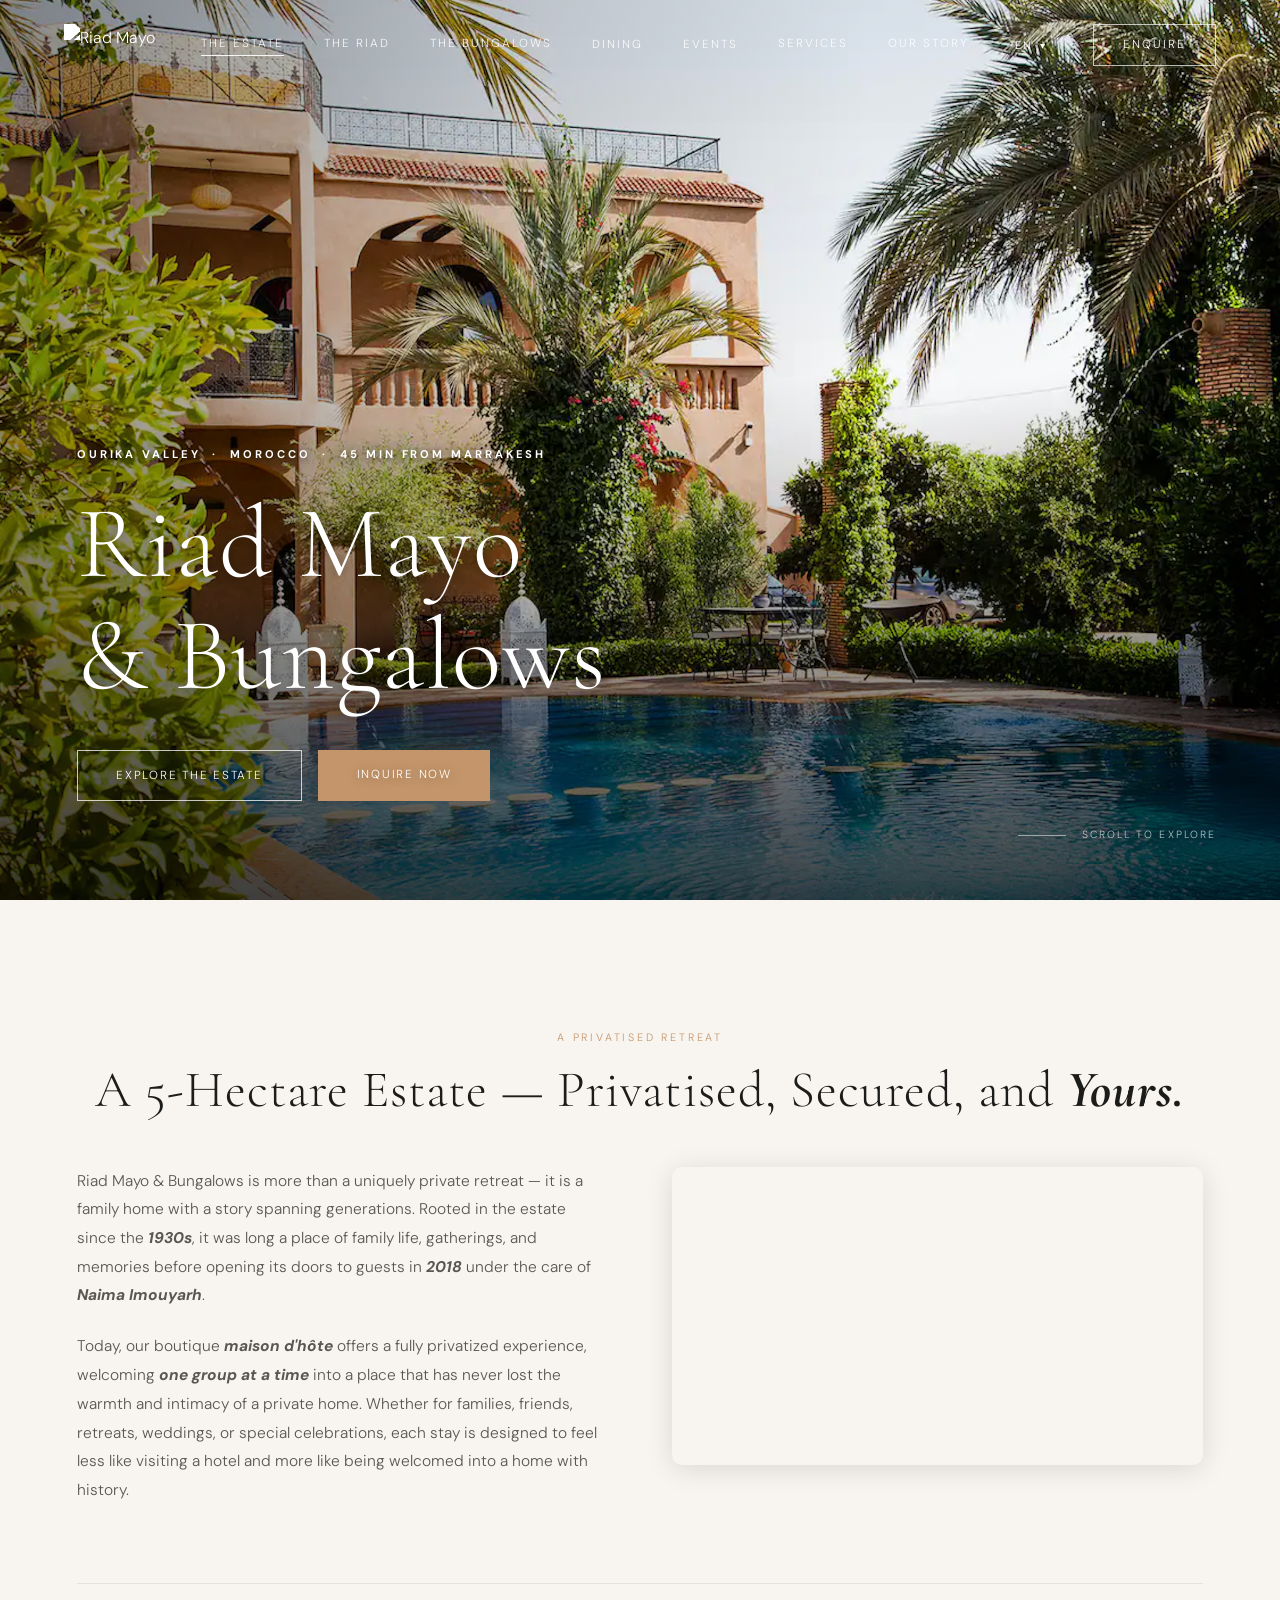
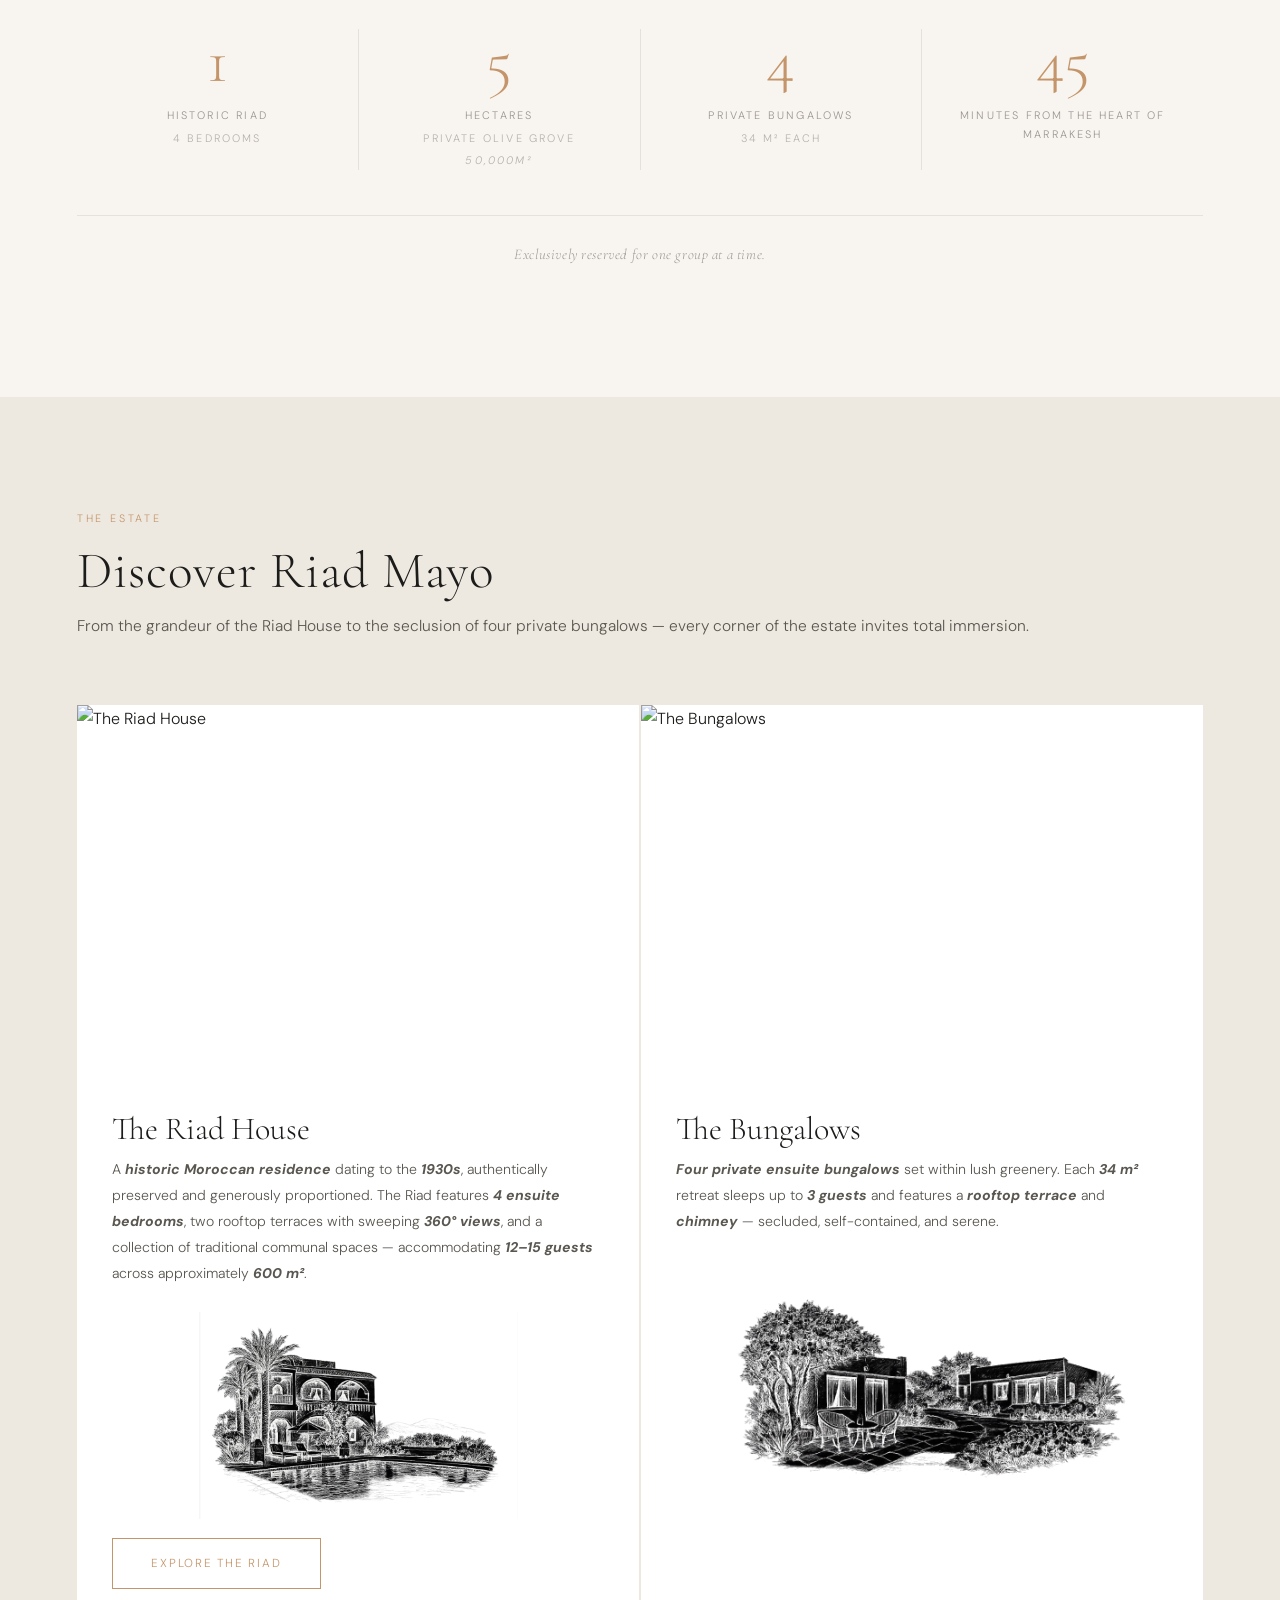
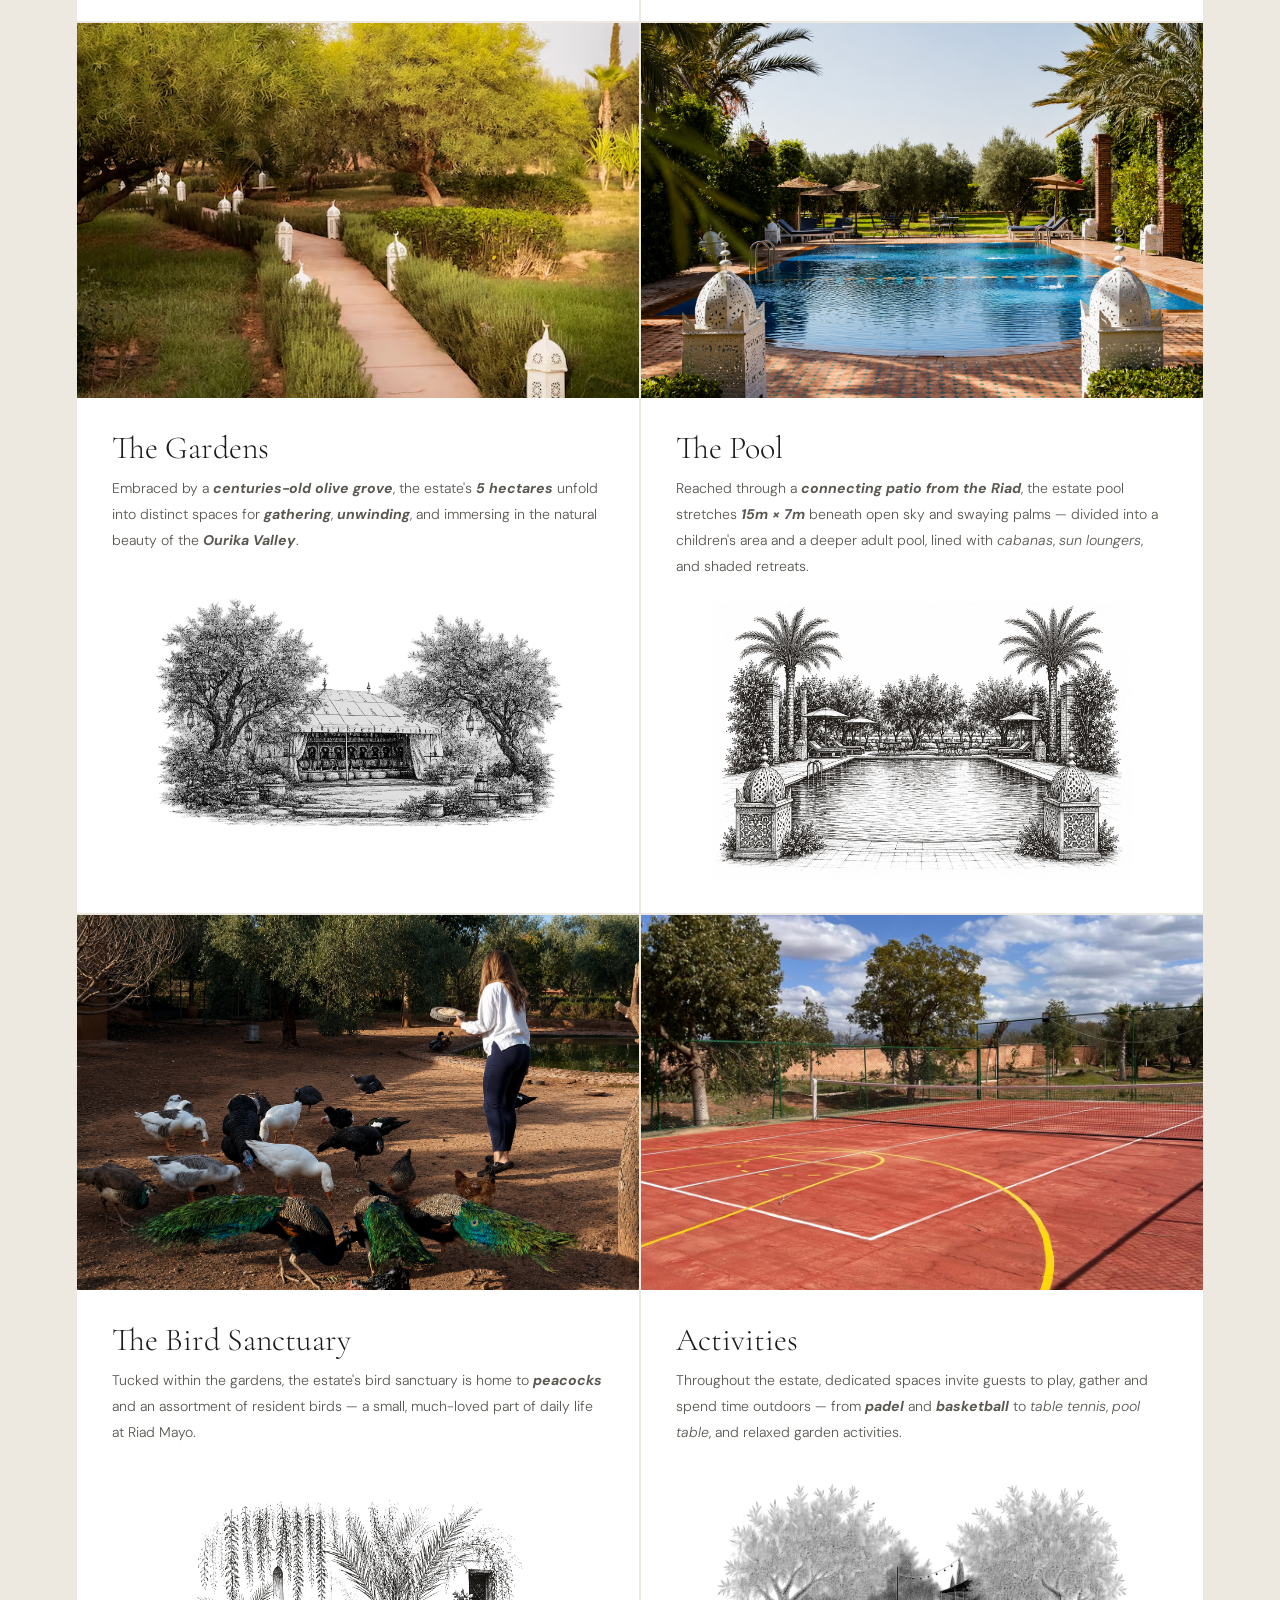
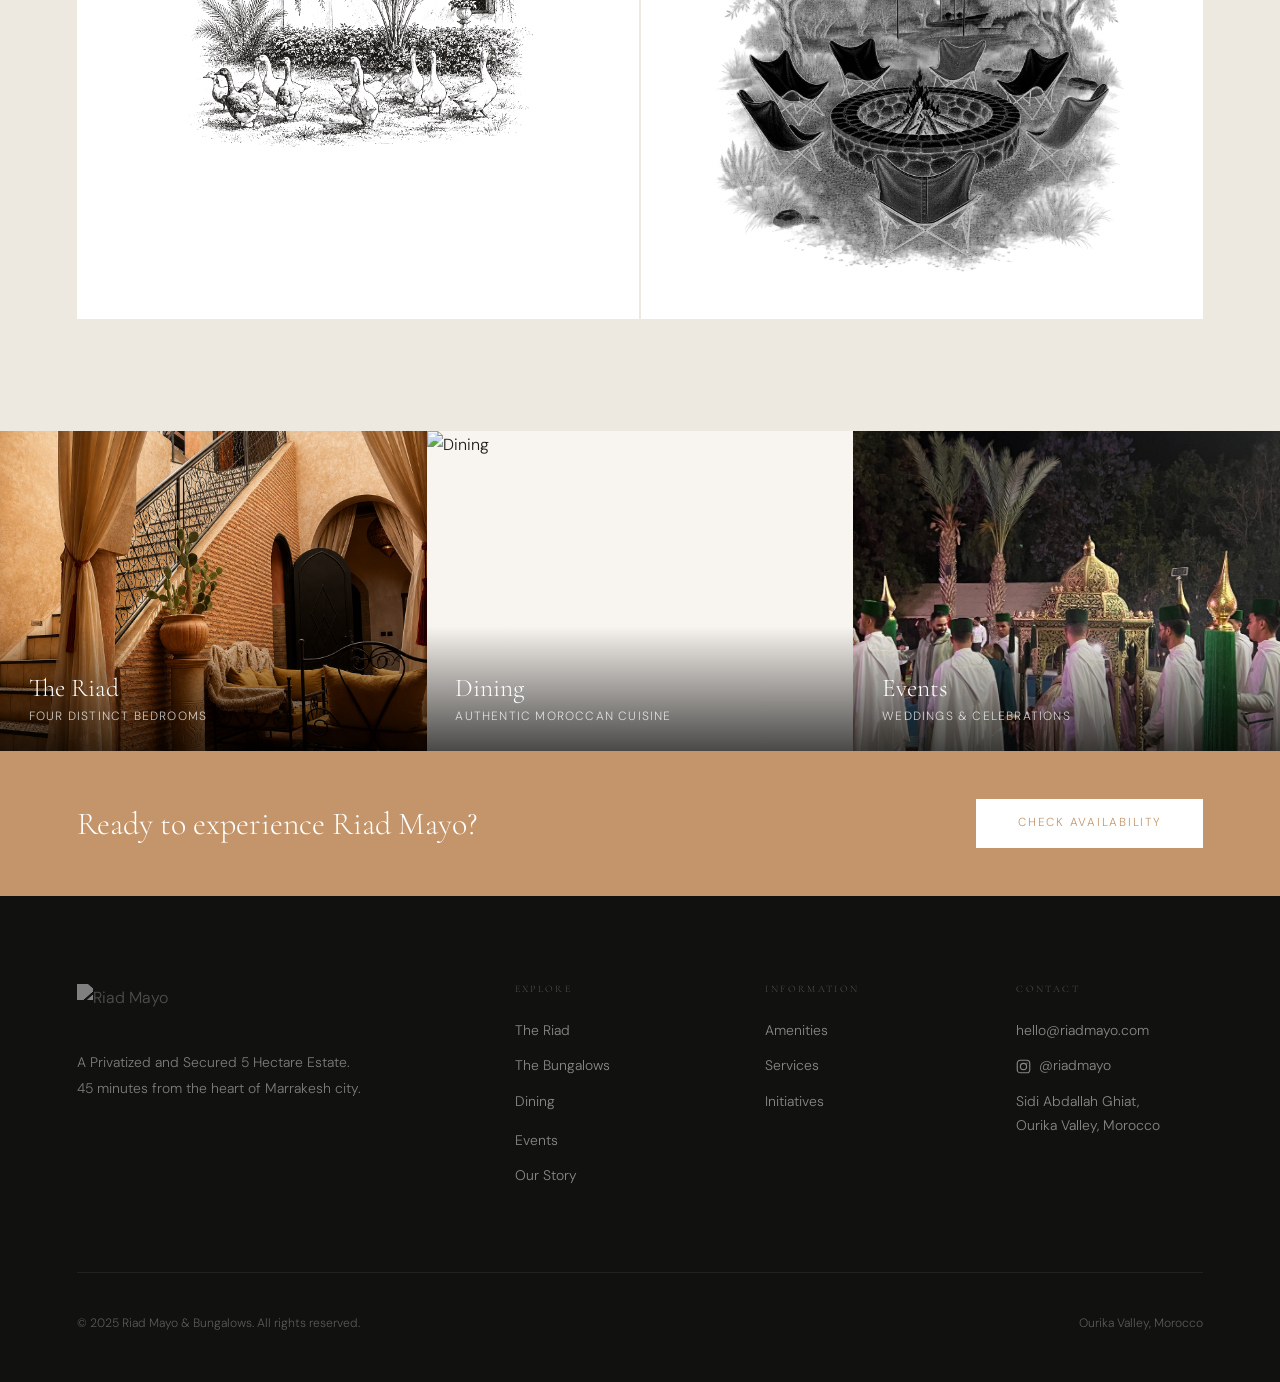
==== index.html @ df9862f9 "Riad Mayo site - initial commit" ====
<!DOCTYPE html>
<html lang="en">
<head>
  <meta charset="UTF-8">
  <meta name="viewport" content="width=device-width, initial-scale=1.0">
  <title>Riad Mayo & Bungalows — Ourika Valley, Morocco</title>
  <link rel="preconnect" href="https://fonts.googleapis.com">
  <link href="https://fonts.googleapis.com/css2?family=Cormorant+Garamond:ital,wght@0,300;0,400;0,500;1,300;1,400&family=DM+Sans:wght@300;400&display=swap" rel="stylesheet">
  <link rel="stylesheet" href="style.css?v=4">
  <style>
    /* ── HOME HERO ── */
    .hero { height: 100vh; min-height: 640px; position: relative; overflow: hidden; }
    .hero-img { position: absolute; inset: 0; }
    .hero-img img { width: 100%; height: 100%; object-fit: cover; }
    .hero-overlay {
      position: absolute; inset: 0;
      background:
        linear-gradient(to top,  rgba(0,0,0,0.62) 0%, rgba(0,0,0,0.18) 38%, transparent 58%),
        linear-gradient(to right, rgba(0,0,0,0.38) 0%, rgba(0,0,0,0.10) 42%, transparent 68%),
        linear-gradient(160deg, rgba(0,0,0,0.12) 0%, rgba(0,0,0,0.0) 55%, rgba(0,0,0,0.30) 100%);
    }
    .hero-content { position: absolute; bottom: 11%; left: 6%; color: white; text-shadow: 0 1px 12px rgba(0,0,0,0.35); }
    .hero-loc { font-size: 0.7rem; letter-spacing: 0.26em; text-transform: uppercase; font-weight: 700; color: white; opacity: 1; margin-bottom: 1.4rem; text-shadow: 0 1px 8px rgba(0,0,0,0.7), 0 0 24px rgba(0,0,0,0.5); }
    .hero-title { margin-bottom: 2.4rem; }
    .hero-actions { display: flex; gap: 1rem; flex-wrap: wrap; }
    .hero-scroll {
      position: absolute; bottom: 3.5rem; right: 4rem;
      display: flex; align-items: center; gap: 1rem;
      color: rgba(255,255,255,0.7); font-size: 0.65rem; letter-spacing: 0.2em; text-transform: uppercase;
    }
    .scroll-line { width: 48px; height: 1px; background: rgba(255,255,255,0.5); }

    /* ── LANGUAGE SELECTOR ── */
    .lang-selector { position: relative; }
    .lang-btn {
      background: none; border: none; cursor: pointer;
      font-family: 'DM Sans', sans-serif; font-size: 0.68rem;
      letter-spacing: 0.2em; text-transform: uppercase; color: inherit;
      display: flex; align-items: center; gap: 0.4rem; padding: 0.4rem 0;
    }
    .lang-arrow { font-size: 0.6rem; transition: transform 0.2s ease; display: inline-block; }
    .lang-selector.open .lang-arrow { transform: rotate(180deg); }
    .lang-dropdown {
      position: absolute; top: calc(100% + 1rem); right: 0;
      background: white; min-width: 140px;
      box-shadow: 0 8px 32px rgba(0,0,0,0.12);
      opacity: 0; visibility: hidden; transform: translateY(-6px);
      transition: opacity 0.2s ease, transform 0.2s ease, visibility 0.2s;
      z-index: 200;
    }
    .lang-selector.open .lang-dropdown { opacity: 1; visibility: visible; transform: translateY(0); }
    .lang-dropdown button {
      display: block; width: 100%; text-align: left;
      padding: 0.75rem 1.2rem; background: none; border: none; cursor: pointer;
      font-family: 'DM Sans', sans-serif; font-size: 0.78rem; color: #3a3530;
      letter-spacing: 0.06em; transition: background 0.15s, color 0.15s;
    }
    .lang-dropdown button:hover { background: #f8f4ef; color: #c4956a; }
    .lang-dropdown button.active-lang { color: #c4956a; font-weight: 500; }
    #nav:not(.scrolled) .lang-btn { color: white; }

    /* ── INTRO ── */
    .intro { padding: 8rem 6%; background: #f8f4ef; }
    .intro-inner { max-width: 1200px; margin: 0 auto; }
    .intro-header { text-align: center; margin-bottom: 3rem; }
    .intro-header h2 { margin-bottom: 0; }
    .intro-split { display: flex; gap: 4rem; align-items: flex-start; }
    .intro-text { flex: 1; min-width: 0; }
    .intro-text > p { margin-bottom: 1.4rem; }
    .intro-video { flex: 1; min-width: 0; }
    .intro-stats { margin-top: 3.5rem; text-align: center; }
    .stats {
      display: flex;
      border-top: 1px solid rgba(0,0,0,0.08); border-bottom: 1px solid rgba(0,0,0,0.08);
      padding: 2.8rem 0;
    }
    .stat {
      flex: 1;
      display: flex; flex-direction: column; align-items: center; justify-content: flex-start;
      text-align: center;
      padding: 0 1.5rem;
      border-right: 1px solid rgba(0,0,0,0.08);
    }
    .stat:last-child { border-right: none; }
    .stat-num {
      font-family: 'Cormorant Garamond', serif; font-size: clamp(2.8rem, 5vw, 4.5rem);
      font-weight: 300; color: #c4956a; line-height: 1; margin-bottom: 0.85rem;
    }
    .stat-lbl { font-size: 0.68rem; letter-spacing: 0.2em; text-transform: uppercase; color: #9a9590; }
    .stat-sub { margin-top: 0.25rem; opacity: 0.7; }
    .stats-note { margin-top: 1.6rem; font-family: 'Cormorant Garamond', serif; font-size: 0.92rem; font-style: italic; color: #9a9590; letter-spacing: 0.04em; }

    /* ── DISCOVER CARDS ── */
    .discover { padding: 7rem 6%; background: #eee9e0; }
    .discover-head { margin-bottom: 4rem; }
    .discover-head h2 { margin-bottom: 0.8rem; }
    .discover-grid { display: grid; grid-template-columns: 1fr 1fr; gap: 2px; }
    .d-card { background: white; overflow: hidden; }
    .d-card-img { aspect-ratio: 3/2; overflow: hidden; }
    .d-card-img img { transition: transform 0.8s cubic-bezier(0.25,0.46,0.45,0.94); }
    .d-card:hover .d-card-img img { transform: scale(1.05); }
    .d-card-body { padding: 2rem 2.2rem; display: flex; flex-direction: column; gap: 0.4rem; }
    .d-card-body h3 { margin-bottom: 0.2rem; }
    .d-card-body p { font-size: 0.88rem; }
    .d-card-body a { align-self: flex-start; margin-top: 0.8rem; }
    .d-sketch-placeholder { width: 100%; max-width: 420px; margin: 1rem auto 0; aspect-ratio: 3/1; display: flex; align-items: center; justify-content: center; border: 1px dashed rgba(196,149,106,0.3); }
    .d-sketch-placeholder span { font-size: 0.6rem; letter-spacing: 0.2em; text-transform: uppercase; color: #c4956a; opacity: 0.55; }

    /* ── PREVIEW STRIP ── */
    .preview-strip { display: grid; grid-template-columns: repeat(3, 1fr); gap: 0; }
    .preview-tile { position: relative; overflow: hidden; aspect-ratio: 4/3; }
    .preview-tile img { transition: transform 0.7s ease; }
    .preview-tile:hover img { transform: scale(1.06); }
    .preview-tile-label {
      position: absolute; bottom: 0; left: 0; right: 0;
      padding: 3rem 1.8rem 1.5rem;
      background: linear-gradient(to top, rgba(0,0,0,0.7) 0%, transparent 100%);
      color: white;
    }
    .preview-tile-label h3 { font-size: 1.6rem; margin-bottom: 0.2rem; }
    .preview-tile-label p { font-size: 0.75rem; color: rgba(255,255,255,0.75); letter-spacing: 0.1em; text-transform: uppercase; }

    @media (max-width: 850px) {
      /* INTRO SPLIT → stack on tablet and below */
      .intro { padding: 3.5rem 5%; }
      .intro-split { flex-direction: column; gap: 2.5rem; }
      .intro-text > p { margin-bottom: 1.2rem; }
    }

    @media (max-width: 640px) {
      /* HERO */
      .hero-content { left: 5%; right: 5%; bottom: 9%; }
      .hero-actions { flex-direction: column; gap: 0.7rem; }
      .hero-actions a { width: 100%; text-align: center; box-sizing: border-box; }
      .hero-scroll { display: none; }

      /* STATS */
      .stats { flex-wrap: wrap; padding: 1.8rem 0; }
      .stat { flex: 0 0 50%; padding: 1.2rem 1rem; border-right: none; border-bottom: 1px solid rgba(0,0,0,0.08); }
      .stat:nth-child(odd) { border-right: 1px solid rgba(0,0,0,0.08); }
      .stat:nth-last-child(-n+2) { border-bottom: none; }

      /* DISCOVER CARDS */
      .discover { padding: 3.5rem 5%; }
      .discover-grid { grid-template-columns: 1fr; }
      .d-card-img { aspect-ratio: 4/3; }
      .d-card-body { padding: 1.5rem 1.4rem; }

      /* PREVIEW STRIP */
      .preview-strip { grid-template-columns: 1fr; }
      .preview-tile { aspect-ratio: 3/2; }
    }
  </style>
  <style>.goog-te-banner-frame{display:none!important;}body{top:0!important;}.goog-te-gadget-icon,.goog-logo-link{display:none!important;}</style>
  <script>function googleTranslateElementInit(){new google.translate.TranslateElement({pageLanguage:'en',includedLanguages:'ms,fr,de,es,ja',autoDisplay:false},'google_translate_element');}</script>
  <script src="//translate.google.com/translate_a/element.js?cb=googleTranslateElementInit"></script>
</head>
<body>

  <!-- NAV -->
  <nav id="nav">
    <div class="nav-logo"><a href="index.html"><img src="https://iwzpn3cjaz6ya.ok.kimi.link/logo-transparent.png" alt="Riad Mayo"></a></div>
    <div class="nav-links">
      <a href="index.html" class="active">The Estate</a>
      <a href="rooms.html">The Riad</a>
      <a href="bungalows.html">The Bungalows</a>
      <div class="nav-item-dropdown">
        <a href="dining.html">Dining</a>
        <div class="nav-submenu">
          <a href="dining-options.html">Dining Options</a>
        </div>
      </div>
      <div class="nav-events-dropdown">
        <a href="events.html">Events</a>
        <div class="nav-events-submenu">
          <a href="weddings.html">Weddings</a>
          <a href="celebrations.html">Celebrations</a>
          <a href="retreats.html">Retreats</a>
        </div>
      </div>
      <a href="services.html">Services</a>
      <a href="about.html">Our Story</a>
    </div>
    <div class="lang-selector" id="langSelector">
      <button class="lang-btn" id="langBtn">
        <span id="currentLang">EN</span> <span class="lang-arrow">▾</span>
      </button>
      <div class="lang-dropdown" id="langDropdown">
        <button onclick="setLanguage('en','EN')">English</button>
        <button onclick="setLanguage('ms','MS')">Bahasa Malaysia</button>
        <button onclick="setLanguage('fr','FR')">Français</button>
        <button onclick="setLanguage('de','DE')">Deutsch</button>
        <button onclick="setLanguage('es','ES')">Español</button>
        <button onclick="setLanguage('ja','JA')">日本語</button>
      </div>
    </div>
    <a href="contact.html" class="nav-cta">Enquire</a>
    <button class="nav-hamburger" id="navHamburger" aria-label="Open navigation menu">
      <span></span><span></span><span></span>
    </button>
  </nav>

  <!-- MOBILE NAV -->
  <div class="nav-mobile" id="navMobile">
    <a href="index.html" class="active">The Estate</a>
    <a href="rooms.html">The Riad</a>
    <a href="bungalows.html">The Bungalows</a>
    <div class="nav-mobile-dining-wrap"><a href="dining.html">Dining</a><button class="nav-mobile-sub-toggle" aria-expanded="false">&#9662;</button></div>
    <div class="nav-mobile-submenu"><a href="dining-options.html" class="nav-mobile-sub">Dining Options</a></div>
    <div class="nav-mobile-events-wrap"><a href="events.html">Events</a><button class="nav-mobile-events-toggle" aria-expanded="false">&#9662;</button></div>
    <div class="nav-mobile-events-submenu"><a href="weddings.html" class="nav-mobile-sub">Weddings</a><a href="celebrations.html" class="nav-mobile-sub">Celebrations</a><a href="retreats.html" class="nav-mobile-sub">Retreats</a></div>
    <a href="services.html">Services</a>
    <a href="about.html">Our Story</a>
    <a href="contact.html" class="nav-mobile-enquire">Enquire</a>
  </div>

  <!-- HERO -->
  <section class="hero">
    <div class="hero-img"><img src="/riad-main-picture.png" alt="Riad Mayo & Bungalows"></div>
    <div class="hero-overlay"></div>
    <div class="hero-content">
      <p class="hero-loc">Ourika Valley &nbsp;·&nbsp; Morocco &nbsp;·&nbsp; 45 min from Marrakesh</p>
      <h1 class="hero-title">Riad Mayo<br>&amp; Bungalows</h1>
      <div class="hero-actions">
        <a href="index.html" class="btn-ghost">Explore the Estate</a>
        <a href="mailto:hello@riadmayo.com" class="btn-solid">Inquire Now</a>
      </div>
    </div>
    <div class="hero-scroll"><div class="scroll-line"></div>Scroll to explore</div>
  </section>

  <!-- INTRO -->
  <section class="intro">
    <div class="intro-inner">
      <!-- Heading: centered above both columns -->
      <div class="intro-header">
        <span class="section-label">A Privatised Retreat</span>
        <h2>A 5-Hectare Estate — Privatised, Secured, and <strong><em>Yours.</em></strong></h2>
      </div>
      <!-- Two columns: paragraphs left, video right — both top-aligned -->
      <div class="intro-split">
        <div class="intro-text">
          <p>Riad Mayo &amp; Bungalows is more than a uniquely private retreat — it is a family home with a story spanning generations. Rooted in the estate since the <strong><em>1930s</em></strong>, it was long a place of family life, gatherings, and memories before opening its doors to guests in <strong><em>2018</em></strong> under the care of <strong><em>Naima Imouyarh</em></strong>.</p>
          <p>Today, our boutique <strong><em>maison d'hôte</em></strong> offers a fully privatized experience, welcoming <strong><em>one group at a time</em></strong> into a place that has never lost the warmth and intimacy of a private home. Whether for families, friends, retreats, weddings, or special celebrations, each stay is designed to feel less like visiting a hotel and more like being welcomed into a home with history.</p>
        </div>
        <div class="intro-video">
          <div style="position:relative;width:100%;aspect-ratio:16/9;overflow:hidden;border-radius:10px;box-shadow:0 4px 28px rgba(0,0,0,0.12);">
            <video autoplay loop muted playsinline
                   style="position:absolute;width:56.25%;left:21.875%;top:50%;
                          transform:translateY(-50%) rotate(-90deg);transform-origin:center center;">
              <source src="/drone-estate.mp4" type="video/mp4">
            </video>
          </div>
        </div>
      </div>
      <!-- Stats: full width, centered below both columns -->
      <div class="intro-stats">
        <div class="stats">
          <div class="stat"><div class="stat-num">1</div><div class="stat-lbl">Historic Riad</div><div class="stat-lbl stat-sub">4 Bedrooms</div></div>
          <div class="stat"><div class="stat-num">5</div><div class="stat-lbl">Hectares</div><div class="stat-lbl stat-sub">Private Olive Grove</div><div class="stat-lbl stat-sub"><em>50,000m²</em></div></div>
          <div class="stat"><div class="stat-num">4</div><div class="stat-lbl">Private Bungalows</div><div class="stat-lbl stat-sub">34 m² Each</div></div>
          <div class="stat"><div class="stat-num">45</div><div class="stat-lbl">Minutes from the heart of Marrakesh</div></div>
        </div>
        <p class="stats-note">Exclusively reserved for one group at a time.</p>
      </div>
    </div>
  </section>

  <!-- DISCOVER THE ESTATE -->
  <section class="discover">
    <div class="discover-head">
      <span class="section-label">The Estate</span>
      <h2>Discover Riad Mayo</h2>
      <p>From the grandeur of the Riad House to the seclusion of four private bungalows — every corner of the estate invites total immersion.</p>
    </div>
    <div class="discover-grid">
      <div class="d-card">
        <div class="d-card-img"><img src="https://iwzpn3cjaz6ya.ok.kimi.link/DSCF3346.jpg" alt="The Riad House"></div>
        <div class="d-card-body">
          <h3>The Riad House</h3>
          <p>A <strong><em>historic Moroccan residence</em></strong> dating to the <strong><em>1930s</em></strong>, authentically preserved and generously proportioned. The Riad features <strong><em>4 ensuite bedrooms</em></strong>, two rooftop terraces with sweeping <strong><em>360° views</em></strong>, and a collection of traditional communal spaces — accommodating <strong><em>12–15 guests</em></strong> across approximately <strong><em>600 m²</em></strong>.</p>
          <img src="/riad-house-sketch.png" alt="Riad House Sketch" style="display:block; width:90%; max-width:320px; margin:1.2rem auto 0; filter:invert(1); mix-blend-mode:multiply;">
          <a href="rooms.html" class="btn-outline-terracotta">Explore the Riad</a>
        </div>
      </div>
      <div class="d-card">
        <div class="d-card-img"><img src="https://iwzpn3cjaz6ya.ok.kimi.link/bungalow-exterior.png" alt="The Bungalows"></div>
        <div class="d-card-body">
          <h3>The Bungalows</h3>
          <p><strong><em>Four private ensuite bungalows</em></strong> set within lush greenery. Each <strong><em>34 m²</em></strong> retreat sleeps up to <strong><em>3 guests</em></strong> and features a <strong><em>rooftop terrace</em></strong> and <strong><em>chimney</em></strong> — secluded, self-contained, and serene.</p>
          <img src="/bungalow-sketch.webp" alt="Bungalow Sketch" style="display:block; width:100%; max-width:420px; margin:1rem auto 0; filter:invert(1); mix-blend-mode:multiply;">
        </div>
      </div>
      <div class="d-card">
        <div class="d-card-img"><img src="/gardens-main-picture.png" alt="The Gardens"></div>
        <div class="d-card-body">
          <h3>The Gardens</h3>
          <p>Embraced by a <strong><em>centuries-old olive grove</em></strong>, the estate's <strong><em>5 hectares</em></strong> unfold into distinct spaces for <strong><em>gathering</em></strong>, <strong><em>unwinding</em></strong>, and immersing in the natural beauty of the <strong><em>Ourika Valley</em></strong>.</p>
          <img src="/gardens-sketch-v5.png" alt="Gardens Sketch" style="display:block; width:100%; max-width:420px; margin:1rem auto 0; mix-blend-mode:multiply;">
        </div>
      </div>
      <div class="d-card">
        <div class="d-card-img"><img src="/pool-photo.png" alt="The Pool" style="object-fit:cover;object-position:center;"></div>
        <div class="d-card-body">
          <h3>The Pool</h3>
          <p>Reached through a <strong><em>connecting patio from the Riad</em></strong>, the estate pool stretches <strong><em>15m × 7m</em></strong> beneath open sky and swaying palms — divided into a children's area and a deeper adult pool, lined with <em>cabanas</em>, <em>sun loungers</em>, and shaded retreats.</p>
          <img src="/pool-sketch.png" alt="Pool Sketch" style="display:block; width:100%; max-width:420px; margin:1rem auto 0; mix-blend-mode:multiply;">
        </div>
      </div>
      <div class="d-card">
        <div class="d-card-img"><img src="/bird-sanctuary.png" alt="The Bird Sanctuary"></div>
        <div class="d-card-body">
          <h3>The Bird Sanctuary</h3>
          <p>Tucked within the gardens, the estate's bird sanctuary is home to <strong><em>peacocks</em></strong> and an assortment of resident birds — a small, much-loved part of daily life at Riad Mayo.</p>
          <img src="/bird-sanctuary-sketch.png" alt="Bird Sanctuary sketch" style="width:100%;max-width:420px;display:block;margin:1rem auto 0;mix-blend-mode:multiply;">
        </div>
      </div>
      <div class="d-card">
        <div class="d-card-img"><img src="/activities-court.jpg" alt="Activities" style="object-fit:cover;object-position:center;"></div>
        <div class="d-card-body">
          <h3>Activities</h3>
          <p>Throughout the estate, dedicated spaces invite guests to play, gather and spend time outdoors — from <strong><em>padel</em></strong> and <strong><em>basketball</em></strong> to <em>table tennis</em>, <em>pool table</em>, and relaxed garden activities.</p>
          <img src="/activities-sketch.png" alt="Activities sketch" style="width:100%;max-width:420px;display:block;margin:1rem auto 0;mix-blend-mode:multiply;">
        </div>
      </div>
    </div>
  </section>

  <!-- PREVIEW TILES -->
  <div class="preview-strip">
    <a href="rooms.html" class="preview-tile">
      <img src="spaces/s-reception-1.png" alt="The Riad">
      <div class="preview-tile-label">
        <h3>The Riad</h3>
        <p>Four distinct bedrooms</p>
      </div>
    </a>
    <a href="dining.html" class="preview-tile">
      <img src="https://iwzpn3cjaz6ya.ok.kimi.link/garden-pergola-dinner.jpg" alt="Dining">
      <div class="preview-tile-label">
        <h3>Dining</h3>
        <p>Authentic Moroccan cuisine</p>
      </div>
    </a>
    <a href="events.html" class="preview-tile">
      <img src="/events-main.jpg" alt="Events">
      <div class="preview-tile-label">
        <h3>Events</h3>
        <p>Weddings &amp; celebrations</p>
      </div>
    </a>
  </div>

  <!-- CTA BAR -->
  <div class="cta-bar">
    <h3>Ready to experience Riad Mayo?</h3>
    <a href="mailto:hello@riadmayo.com" class="btn-white">Check Availability</a>
  </div>

  <!-- FOOTER -->
  <footer>
    <div class="footer-grid">
      <div class="footer-brand">
        <img src="https://iwzpn3cjaz6ya.ok.kimi.link/logo.png" alt="Riad Mayo">
        <p>A Privatized and Secured 5 Hectare Estate.<br>45 minutes from the heart of Marrakesh city.</p>
      </div>
      <div class="footer-col">
        <h4>Explore</h4>
        <a href="rooms.html">The Riad</a>
        <a href="bungalows.html">The Bungalows</a>
        <a href="dining.html">Dining</a>
        <div class="nav-events-dropdown">
        <a href="events.html">Events</a>
        <div class="nav-events-submenu">
          <a href="weddings.html">Weddings</a>
          <a href="celebrations.html">Celebrations</a>
          <a href="retreats.html">Retreats</a>
        </div>
      </div>
        <a href="about.html">Our Story</a>
      </div>
      <div class="footer-col">
        <h4>Information</h4>
        <a href="index.html">Amenities</a>
        <a href="services.html">Services</a>
        <a href="about.html">Initiatives</a>
      </div>
      <div class="footer-col">
        <h4>Contact</h4>
        <a href="mailto:hello@riadmayo.com">hello@riadmayo.com</a>
        <a href="https://www.instagram.com/riadmayo/" target="_blank" rel="noopener noreferrer" style="display:flex;align-items:center;gap:0.45rem;">
          <svg width="15" height="15" viewBox="0 0 24 24" fill="none" stroke="currentColor" stroke-width="1.8" stroke-linecap="round" stroke-linejoin="round"><rect x="2" y="2" width="20" height="20" rx="5" ry="5"/><circle cx="12" cy="12" r="5"/><circle cx="17.5" cy="6.5" r="1" fill="currentColor" stroke="none"/></svg>
          @riadmayo
        </a>
        <a href="#">Sidi Abdallah Ghiat,<br>Ourika Valley, Morocco</a>
      </div>
    </div>
    <div class="footer-bottom">
      <span>© 2025 Riad Mayo &amp; Bungalows. All rights reserved.</span>
      <span>Ourika Valley, Morocco</span>
    </div>
  </footer>

  <script>
    const nav = document.getElementById('nav');
    window.addEventListener('scroll', () => {
      nav.classList.toggle('scrolled', window.scrollY > 80);
    }, { passive: true });

    // Language selector
    const langSelector = document.getElementById('langSelector');
    document.getElementById('langBtn').addEventListener('click', function(e) {
      e.stopPropagation();
      langSelector.classList.toggle('open');
    });
    document.addEventListener('click', function() {
      langSelector.classList.remove('open');
    });

    function setLanguage(code, label) {
      document.getElementById('currentLang').textContent = label;
      document.querySelectorAll('#langDropdown button').forEach(function(b){ b.classList.remove('active-lang'); });
      if (event && event.target) event.target.classList.add('active-lang');
      var sel = document.getElementById('langSelector');
      if (sel) sel.classList.remove('open');
      if (code === 'en') {
        document.cookie = 'googtrans=; expires=Thu, 01 Jan 1970 00:00:00 UTC; path=/;';
        document.cookie = 'googtrans=; expires=Thu, 01 Jan 1970 00:00:00 UTC; path=/; domain=.' + location.hostname;
      } else {
        var v = '/en/' + code;
        document.cookie = 'googtrans=' + v + '; path=/';
        document.cookie = 'googtrans=' + v + '; path=/; domain=.' + location.hostname;
      }
      location.reload();
    }
  </script>
  <script>
  (function(){
    var btn = document.getElementById('navHamburger');
    var menu = document.getElementById('navMobile');
    if (!btn || !menu) return;
    btn.addEventListener('click', function(){
      btn.classList.toggle('open');
      menu.classList.toggle('open');
      document.body.style.overflow = menu.classList.contains('open') ? 'hidden' : '';
    });
    menu.querySelectorAll('a').forEach(function(a){
      a.addEventListener('click', function(){
        btn.classList.remove('open');
        menu.classList.remove('open');
        document.body.style.overflow = '';
      });
    });
  })();
  </script>
  <script>
  (function() {
    var dropdown    = document.querySelector('.nav-item-dropdown');
    var submenu     = document.querySelector('.nav-submenu');
    var mobileToggle  = document.querySelector('.nav-mobile-sub-toggle');
    var mobileSubmenu = document.querySelector('.nav-mobile-submenu');

    if (submenu)       submenu.style.display     = 'none';
    if (mobileSubmenu) mobileSubmenu.style.display = 'none';

    if (dropdown && submenu) {
      dropdown.addEventListener('mouseenter', function() { submenu.style.display = 'block'; });
      dropdown.addEventListener('mouseleave', function() { submenu.style.display = 'none'; });
    }

    if (mobileToggle && mobileSubmenu) {
      mobileToggle.addEventListener('click', function() {
        var isOpen = mobileSubmenu.style.display === 'block';
        if (isOpen) {
          mobileSubmenu.style.display = 'none';
          this.innerHTML = '&#9662;';
          this.setAttribute('aria-expanded', 'false');
        } else {
          mobileSubmenu.style.display = 'block';
          this.innerHTML = '&#9652;';
          this.setAttribute('aria-expanded', 'true');
        }
      });
    }
  })();
  </script>
<script>
(function() {
  // Force-hide all events submenus on load — overrides any cached CSS
  document.querySelectorAll('.nav-events-submenu').forEach(function(el) {
    el.style.display = 'none';
  });
  // Desktop hover
  var eventsDropdown = document.querySelector('.nav-links .nav-events-dropdown');
  var eventsSubmenu  = document.querySelector('.nav-links .nav-events-submenu');
  if (eventsDropdown && eventsSubmenu) {
    eventsDropdown.addEventListener('mouseenter', function() {
      eventsSubmenu.style.display = 'block';
    });
    eventsDropdown.addEventListener('mouseleave', function() {
      eventsSubmenu.style.display = 'none';
    });
  }
  // Mobile accordion
  var mobileEventsToggle  = document.querySelector('.nav-mobile-events-toggle');
  var mobileEventsSubmenu = document.querySelector('.nav-mobile-events-submenu');
  if (mobileEventsToggle && mobileEventsSubmenu) {
    mobileEventsToggle.addEventListener('click', function() {
      var isOpen = mobileEventsSubmenu.style.display === 'block';
      if (isOpen) {
        mobileEventsSubmenu.style.display = 'none';
        this.innerHTML = '&#9662;';
        this.setAttribute('aria-expanded', 'false');
      } else {
        mobileEventsSubmenu.style.display = 'block';
        this.innerHTML = '&#9652;';
        this.setAttribute('aria-expanded', 'true');
      }
    });
  }
  // bfcache fix: force-close all dropdowns when page is restored from cache
  window.addEventListener('pageshow', function() {
    document.querySelectorAll('.nav-submenu, .nav-events-submenu').forEach(function(el) {
      el.style.display = 'none';
    });
  });
})();
</script>
</body>
</html>
---- style.css ----
/* ── RESET & BASE ── */
*, *::before, *::after { box-sizing: border-box; margin: 0; padding: 0; }
html { scroll-behavior: smooth; }
body {
  font-family: 'DM Sans', sans-serif;
  font-weight: 300;
  color: #1c1c1a;
  background: #f8f4ef;
  line-height: 1.7;
  overflow-x: hidden;
}
img { display: block; width: 100%; height: 100%; object-fit: cover; }
a { text-decoration: none; color: inherit; }

/* ── TYPOGRAPHY ── */
h1, h2, h3, h4 { font-family: 'Cormorant Garamond', serif; font-weight: 300; line-height: 1.1; }
h1 { font-size: clamp(3rem, 8vw, 6.5rem); letter-spacing: 0.01em; }
h2 { font-size: clamp(2rem, 4vw, 3.5rem); letter-spacing: 0.02em; }
h3 { font-size: clamp(1.4rem, 2.5vw, 2rem); }
h4 { font-size: clamp(1.1rem, 1.8vw, 1.5rem); }
p { font-size: 0.97rem; color: #5a5751; line-height: 1.85; }

.section-label {
  display: block;
  font-size: 0.67rem; letter-spacing: 0.26em; text-transform: uppercase;
  color: #c4956a; margin-bottom: 1rem;
}
.divider { width: 36px; height: 1px; background: #c4956a; margin-bottom: 2rem; }

/* ── BUTTONS ── */
.btn-ghost {
  display: inline-block; padding: 0.9rem 2.4rem;
  border: 1px solid rgba(255,255,255,0.75); color: white;
  font-size: 0.73rem; letter-spacing: 0.15em; text-transform: uppercase;
  transition: all 0.3s;
}
.btn-ghost:hover { background: white; color: #1c1c1a; }

.btn-solid {
  display: inline-block; padding: 0.9rem 2.4rem;
  background: #c4956a; color: white;
  font-size: 0.73rem; letter-spacing: 0.15em; text-transform: uppercase;
  transition: background 0.3s;
}
.btn-solid:hover { background: #a87a54; }

.btn-outline {
  display: inline-block; padding: 0.9rem 2.4rem;
  border: 1px solid #1c1c1a; color: #1c1c1a;
  font-size: 0.73rem; letter-spacing: 0.15em; text-transform: uppercase;
  transition: all 0.3s;
}
.btn-outline:hover { background: #1c1c1a; color: white; }

.btn-outline-terracotta {
  display: inline-block; padding: 0.9rem 2.4rem;
  border: 1px solid #c4956a; color: #c4956a;
  font-size: 0.73rem; letter-spacing: 0.15em; text-transform: uppercase;
  transition: all 0.3s;
}
.btn-outline-terracotta:hover { background: #c4956a; color: white; }

.btn-dark {
  display: inline-block; padding: 0.9rem 2.4rem;
  border: 1px solid rgba(255,255,255,0.45); color: white;
  font-size: 0.73rem; letter-spacing: 0.15em; text-transform: uppercase;
  transition: all 0.3s;
}
.btn-dark:hover { background: white; color: #1c1c1a; }

.btn-terracotta {
  display: inline-block; padding: 0.9rem 2.4rem;
  background: #c4956a; color: white;
  font-size: 0.73rem; letter-spacing: 0.15em; text-transform: uppercase;
  transition: background 0.3s;
}
.btn-terracotta:hover { background: #a87a54; }

.btn-white {
  display: inline-block; padding: 0.9rem 2.6rem;
  background: white; color: #c4956a;
  font-size: 0.73rem; letter-spacing: 0.15em; text-transform: uppercase;
  transition: all 0.3s; white-space: nowrap;
}
.btn-white:hover { background: #1c1c1a; color: white; }

/* ── NAV ── */
nav {
  position: fixed; top: 0; left: 0; right: 0; z-index: 200;
  display: flex; align-items: center; justify-content: space-between;
  padding: 1.5rem 4rem;
  transition: background 0.5s, backdrop-filter 0.5s, border-color 0.5s;
}
nav.scrolled, nav.solid {
  background: rgba(248, 244, 239, 0.97);
  backdrop-filter: blur(10px);
  border-bottom: 1px solid rgba(0,0,0,0.07);
}
.nav-logo img { height: 42px; width: auto; transition: filter 0.4s; }
nav:not(.scrolled):not(.solid) .nav-logo img { filter: brightness(0) invert(1); }
.nav-links { display: flex; gap: 2.5rem; }
.nav-links a {
  font-size: 0.73rem; letter-spacing: 0.17em; text-transform: uppercase;
  color: rgba(255,255,255,0.9); transition: opacity 0.25s;
}
nav.scrolled .nav-links a, nav.solid .nav-links a { color: #1c1c1a; }
.nav-links a:hover { opacity: 0.5; }
.nav-links a.active { border-bottom: 1px solid currentColor; padding-bottom: 1px; }

/* ── NAV SUBMENU ── */
.nav-item-dropdown { position: relative; display: inline-flex; align-items: center; }
.nav-submenu {
  display: none;
  position: absolute; top: 100%; left: 50%;
  transform: translateX(-50%);
  background: #faf8f5; min-width: 190px;
  box-shadow: 0 6px 24px rgba(0,0,0,0.09);
  padding-top: 8px;
  z-index: 300;
}
.nav-links .nav-submenu a {
  display: block; padding: 0.72rem 1.4rem;
  font-size: 0.68rem; letter-spacing: 0.14em;
  color: #6a6660; white-space: nowrap;
  border-bottom: none !important; opacity: 1;
}
.nav-links .nav-submenu a:hover { color: #c4956a; opacity: 1; }
/* Mobile submenu */
.nav-mobile-dining-wrap { display: flex; align-items: center; }
.nav-mobile-sub-toggle {
  background: none; border: none; outline: none; cursor: pointer;
  -webkit-appearance: none; appearance: none;
  font-size: 1rem; color: #1c1c1a; padding: 0.1rem 0.6rem;
  line-height: 1; transition: opacity 0.2s;
}
.nav-mobile-sub-toggle:focus { outline: none; }
.nav-mobile-sub-toggle:hover { opacity: 0.45; }
.nav-mobile-submenu { display: none; }
.nav-mobile .nav-mobile-sub {
  font-family: 'DM Sans', sans-serif;
  font-size: 0.78rem; letter-spacing: 0.18em; text-transform: uppercase;
  color: rgba(28,28,26,0.4); padding-left: 1.6rem;
}
.nav-mobile .nav-mobile-sub:hover { opacity: 0.7; }

/* ── NAV EVENTS HOVER DROPDOWN ── */
.nav-events-dropdown { position: relative; display: inline-flex; align-items: center; }
.nav-events-submenu {
  display: none;
  position: absolute; top: 100%; left: 50%;
  transform: translateX(-50%);
  background: #faf8f5; min-width: 190px;
  box-shadow: 0 4px 20px rgba(0,0,0,0.07);
  padding-top: 8px;
  z-index: 300;
}
.nav-links .nav-events-submenu a {
  display: block; padding: 0.72rem 1.4rem;
  font-size: 0.68rem; letter-spacing: 0.14em; text-transform: uppercase;
  color: #6a6660; white-space: nowrap;
  border-bottom: none !important; opacity: 1;
}
.nav-links .nav-events-submenu a:hover { color: #c4956a; opacity: 1; }
/* Mobile events accordion */
.nav-mobile-events-wrap { display: flex; align-items: center; }
.nav-mobile-events-toggle {
  background: none; border: none; outline: none; cursor: pointer;
  -webkit-appearance: none; appearance: none;
  font-size: 1rem; color: #1c1c1a; padding: 0.1rem 0.6rem;
  line-height: 1; transition: opacity 0.2s;
}
.nav-mobile-events-toggle:focus { outline: none; }
.nav-mobile-events-toggle:hover { opacity: 0.45; }
.nav-mobile-events-submenu { display: none; }

.nav-cta {
  font-size: 0.73rem; letter-spacing: 0.17em; text-transform: uppercase;
  padding: 0.62rem 1.8rem;
  border: 1px solid rgba(255,255,255,0.7);
  color: white; transition: all 0.3s;
}
nav.scrolled .nav-cta, nav.solid .nav-cta { border-color: #1c1c1a; color: #1c1c1a; }
.nav-cta:hover { background: white; color: #1c1c1a; }
nav.scrolled .nav-cta:hover, nav.solid .nav-cta:hover { background: #1c1c1a; color: white; }

/* ── LANGUAGE SELECTOR ── */
.lang-selector { position: relative; }
.lang-btn {
  background: none; border: none; cursor: pointer;
  font-family: 'DM Sans', sans-serif; font-size: 0.68rem;
  letter-spacing: 0.2em; text-transform: uppercase; color: rgba(255,255,255,0.85);
  display: flex; align-items: center; gap: 0.4rem; padding: 0.4rem 0;
}
nav.scrolled .lang-btn, nav.solid .lang-btn { color: #1c1c1a; }
.lang-arrow { font-size: 0.6rem; transition: transform 0.2s ease; display: inline-block; }
.lang-selector.open .lang-arrow { transform: rotate(180deg); }
.lang-dropdown {
  position: absolute; top: calc(100% + 1rem); right: 0;
  background: white; min-width: 140px;
  box-shadow: 0 8px 32px rgba(0,0,0,0.12);
  opacity: 0; visibility: hidden; transform: translateY(-6px);
  transition: opacity 0.2s ease, transform 0.2s ease, visibility 0.2s;
  z-index: 200;
}
.lang-selector.open .lang-dropdown { opacity: 1; visibility: visible; transform: translateY(0); }
.lang-dropdown button {
  display: block; width: 100%; text-align: left;
  padding: 0.75rem 1.2rem; background: none; border: none; cursor: pointer;
  font-family: 'DM Sans', sans-serif; font-size: 0.78rem; color: #3a3530;
  letter-spacing: 0.06em; transition: background 0.15s, color 0.15s;
}
.lang-dropdown button:hover { background: #f8f4ef; color: #c4956a; }
.lang-dropdown button.active-lang { color: #c4956a; font-weight: 500; }

/* ── HAMBURGER ── */
.nav-hamburger {
  display: none;
  flex-direction: column;
  justify-content: center;
  gap: 5px;
  background: none;
  border: none;
  cursor: pointer;
  padding: 6px;
  color: rgba(255,255,255,0.9);
  z-index: 201;
}
nav.scrolled .nav-hamburger,
nav.solid .nav-hamburger { color: #1c1c1a; }
.nav-hamburger span {
  display: block;
  width: 22px;
  height: 1.5px;
  background: currentColor;
  transition: transform 0.3s ease, opacity 0.3s ease;
  transform-origin: center;
}
.nav-hamburger.open span:nth-child(1) { transform: translateY(6.5px) rotate(45deg); }
.nav-hamburger.open span:nth-child(2) { opacity: 0; transform: scaleX(0); }
.nav-hamburger.open span:nth-child(3) { transform: translateY(-6.5px) rotate(-45deg); }

/* ── MOBILE NAV OVERLAY ── */
.nav-mobile {
  display: none;
  position: fixed;
  inset: 0;
  background: #f8f4ef;
  z-index: 199;
  flex-direction: column;
  align-items: center;
  justify-content: center;
  gap: 2rem;
  padding-bottom: 3rem;
}
.nav-mobile.open { display: flex; }
.nav-mobile a {
  font-family: 'Cormorant Garamond', serif;
  font-size: 2.2rem;
  font-weight: 300;
  color: #1c1c1a;
  letter-spacing: 0.04em;
  transition: opacity 0.2s;
  text-decoration: none;
}
.nav-mobile a.active { border-bottom: 1px solid #c4956a; padding-bottom: 3px; }
.nav-mobile a:hover { opacity: 0.45; }
.nav-mobile .nav-mobile-enquire {
  font-family: 'DM Sans', sans-serif;
  font-size: 0.72rem;
  letter-spacing: 0.18em;
  text-transform: uppercase;
  padding: 0.75rem 2.8rem;
  border: 1px solid #1c1c1a;
  color: #1c1c1a;
  margin-top: 0.8rem;
  font-weight: 300;
  transition: background 0.3s, color 0.3s;
}
.nav-mobile .nav-mobile-enquire:hover { background: #1c1c1a; color: white; opacity: 1; }

/* ── PAGE HERO (inner pages) ── */
.page-hero {
  height: 65vh; min-height: 440px;
  position: relative; overflow: hidden;
}
.page-hero img { position: absolute; inset: 0; }
.page-hero-overlay {
  position: absolute; inset: 0;
  background: linear-gradient(to bottom, rgba(0,0,0,0.25) 0%, rgba(0,0,0,0.5) 100%);
}
.page-hero-content {
  position: absolute; bottom: 12%; left: 6%;
  color: white;
}
.page-hero-content .section-label { color: rgba(255,255,255,0.65); }
.page-hero-content h1 { font-size: clamp(2.5rem, 6vw, 5rem); }

/* ── SECTION BASE ── */
.section { padding: 7rem 6%; }
.section-sm { padding: 5rem 6%; }
.section-dark { background: #1c1c1a; }
.section-warm { background: #eee9e0; }
.section-light { background: #f8f4ef; }

/* ── SPLIT LAYOUT ── */
.split { display: grid; grid-template-columns: 1fr 1fr; min-height: 580px; }
.split-img { overflow: hidden; }
.split-content {
  display: flex; align-items: center; padding: 5rem 7%;
}
.split-content-inner { max-width: 480px; }
.split-content-inner h2 { margin-bottom: 1.4rem; }
.split-content-inner p { margin-bottom: 1.4rem; }

/* ── PHOTO GRID ── */
.photo-strip { display: grid; height: 340px; gap: 2px; }
.photo-strip-4 { grid-template-columns: repeat(4, 1fr); }
.photo-strip-3 { grid-template-columns: repeat(3, 1fr); }
.photo-strip > div { overflow: hidden; }
.photo-strip > div img { transition: transform 0.7s ease; }
.photo-strip > div:hover img { transform: scale(1.05); }

/* ── CTA BAR ── */
.cta-bar {
  background: #c4956a; padding: 3rem 6%;
  display: flex; align-items: center; justify-content: space-between; gap: 2rem;
}
.cta-bar h3 { font-family: 'Cormorant Garamond', serif; font-size: 2rem; font-weight: 300; color: white; }

/* ── FOOTER ── */
footer { background: #111110; color: rgba(255,255,255,0.55); padding: 5.5rem 6% 3rem; }
.footer-grid { display: grid; grid-template-columns: 2fr 1fr 1fr 1fr; gap: 4rem; margin-bottom: 4.5rem; }
.footer-brand img { height: 44px; width: auto; filter: brightness(0) invert(0.5); margin-bottom: 1.4rem; }
.footer-brand p { font-size: 0.87rem; line-height: 1.85; color: rgba(255,255,255,0.45); }
.footer-col h4 {
  font-size: 0.62rem; letter-spacing: 0.24em; text-transform: uppercase;
  color: rgba(255,255,255,0.28); margin-bottom: 1.5rem;
}
.footer-col a {
  display: block; font-size: 0.87rem; margin-bottom: 0.75rem;
  color: rgba(255,255,255,0.5); transition: color 0.22s;
}
.footer-col a:hover { color: white; }
.footer-bottom {
  border-top: 1px solid rgba(255,255,255,0.07); padding-top: 2.5rem;
  display: flex; justify-content: space-between;
  font-size: 0.76rem; color: rgba(255,255,255,0.3);
}

/* ══════════════════════════════════════
   RESPONSIVE — TABLET (≤ 900px)
══════════════════════════════════════ */
@media (max-width: 900px) {
  nav { padding: 1.2rem 2rem; }
  .nav-links { gap: 1.5rem; }
  .footer-grid { grid-template-columns: 1fr 1fr; gap: 3rem; }
  .split { grid-template-columns: 1fr; min-height: auto; }
  .split-content { padding: 3rem 6%; }
  .photo-strip-4 { grid-template-columns: repeat(2, 1fr); height: auto; }
  .photo-strip-4 > div { height: 200px; }
  .cta-bar { flex-direction: column; text-align: center; gap: 1.5rem; }
}

/* ══════════════════════════════════════
   RESPONSIVE — MOBILE (≤ 640px)
══════════════════════════════════════ */
@media (max-width: 640px) {
  /* NAV */
  nav { padding: 1rem 1.4rem; }
  .nav-links { display: none; }
  .nav-hamburger { display: flex; }
  .nav-cta { display: none; }

  /* SECTION PADDING */
  .section { padding: 3.5rem 5%; }
  .section-sm { padding: 2.5rem 5%; }

  /* PAGE HERO */
  .page-hero { height: 42vh; min-height: 240px; }
  .page-hero-content h1 { font-size: clamp(2rem, 8vw, 3rem); }

  /* SPLIT */
  .split { grid-template-columns: 1fr; min-height: auto; }
  .split-content { padding: 2.5rem 5%; }
  .split-content-inner { max-width: 100%; }

  /* PHOTO STRIP */
  .photo-strip { height: auto; }
  .photo-strip-4,
  .photo-strip-3 { grid-template-columns: 1fr 1fr; }
  .photo-strip > div { height: 160px; }

  /* CTA BAR */
  .cta-bar { flex-direction: column; text-align: center; gap: 1.2rem; padding: 2.5rem 5%; }
  .cta-bar h3 { font-size: 1.6rem; }

  /* FOOTER */
  footer { padding: 3.5rem 5% 2rem; }
  .footer-grid { grid-template-columns: 1fr 1fr; gap: 2rem; margin-bottom: 2.5rem; }
  .footer-bottom { flex-direction: column; gap: 0.4rem; text-align: center; }
}

@media (max-width: 420px) {
  .footer-grid { grid-template-columns: 1fr; gap: 1.8rem; }
}
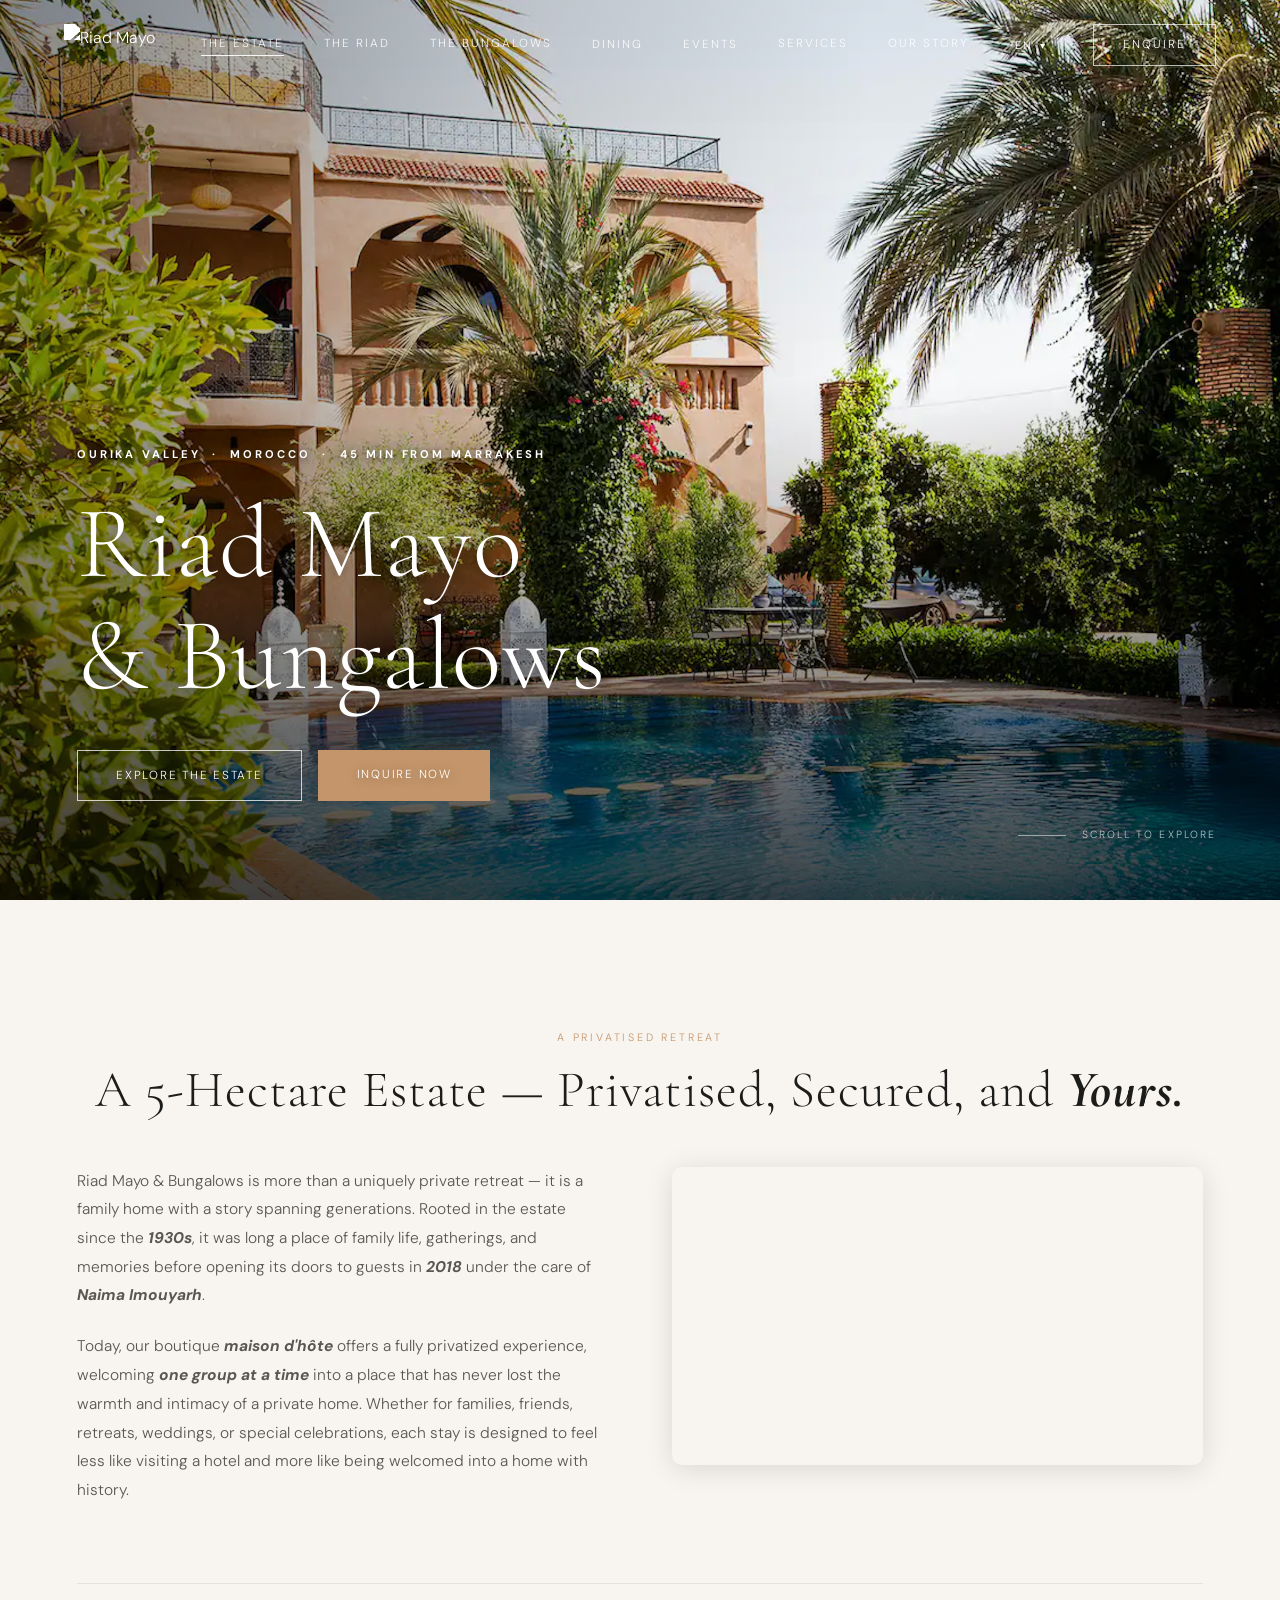
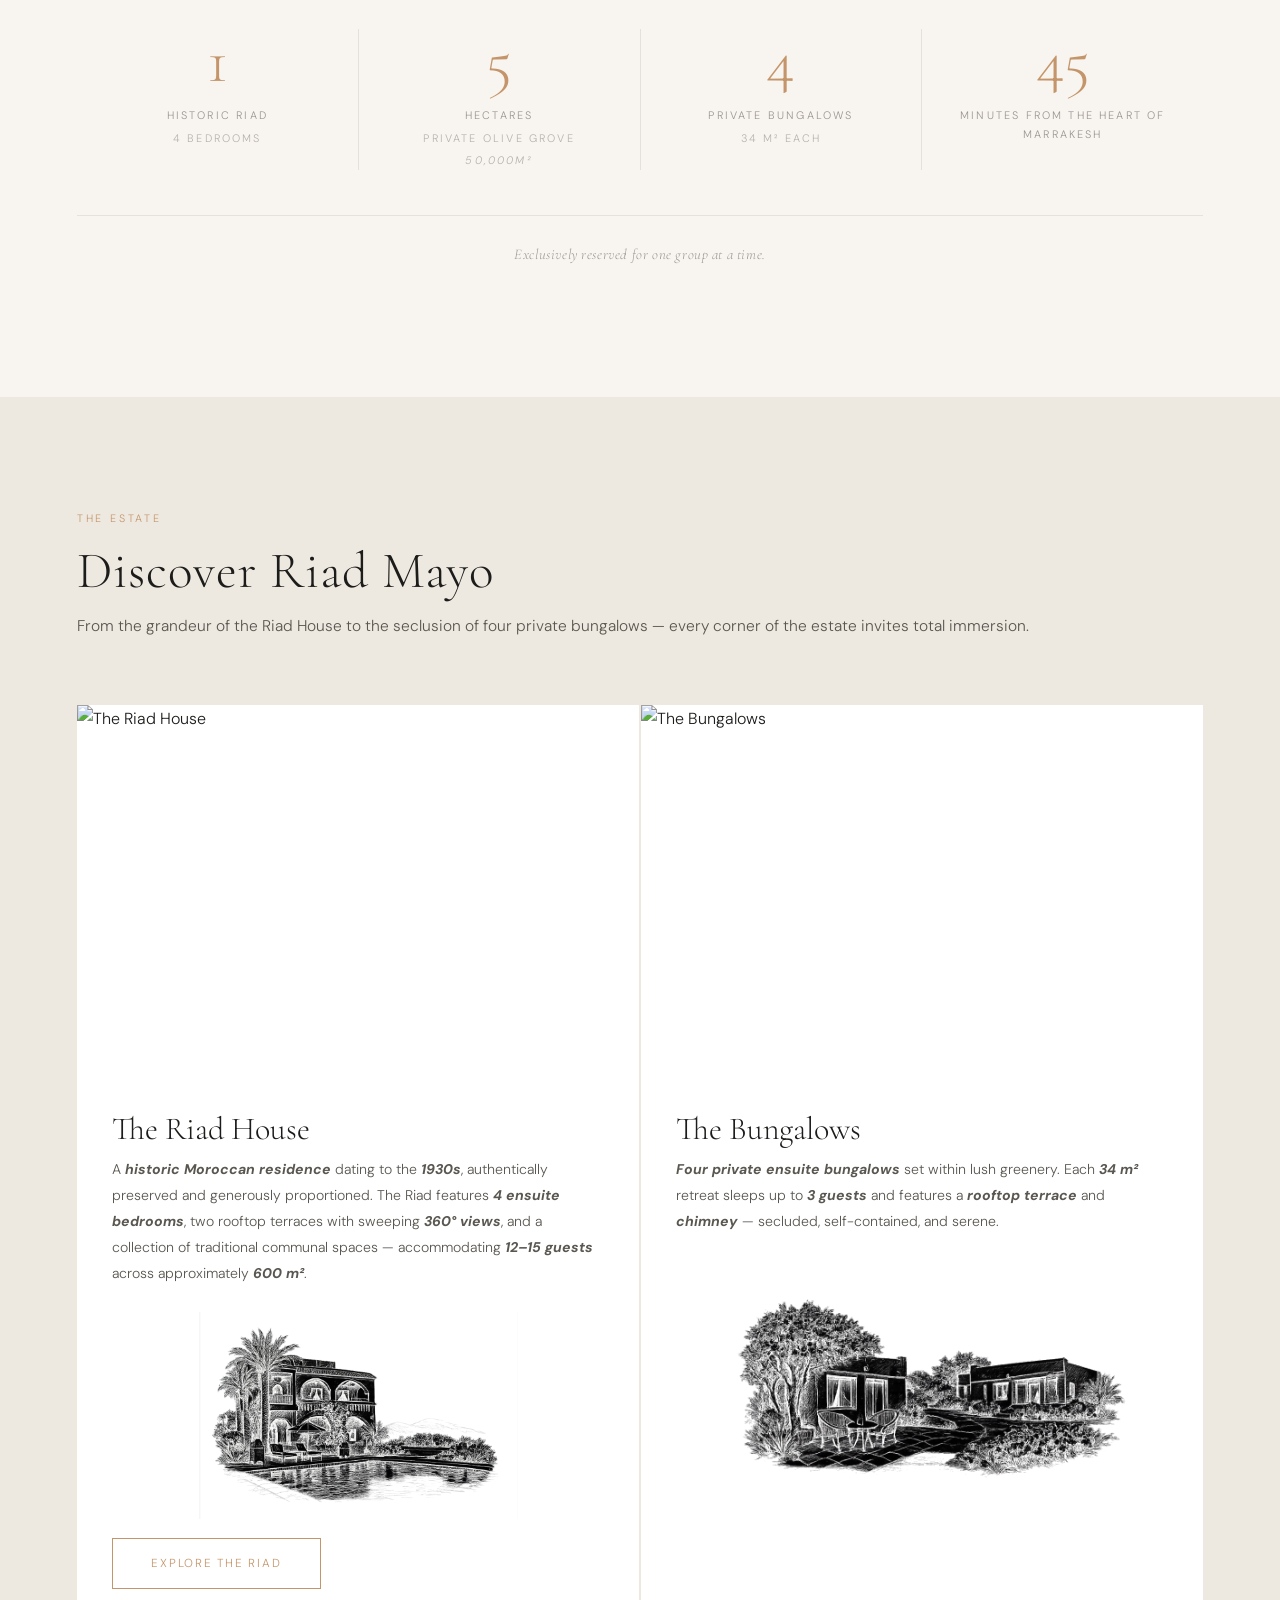
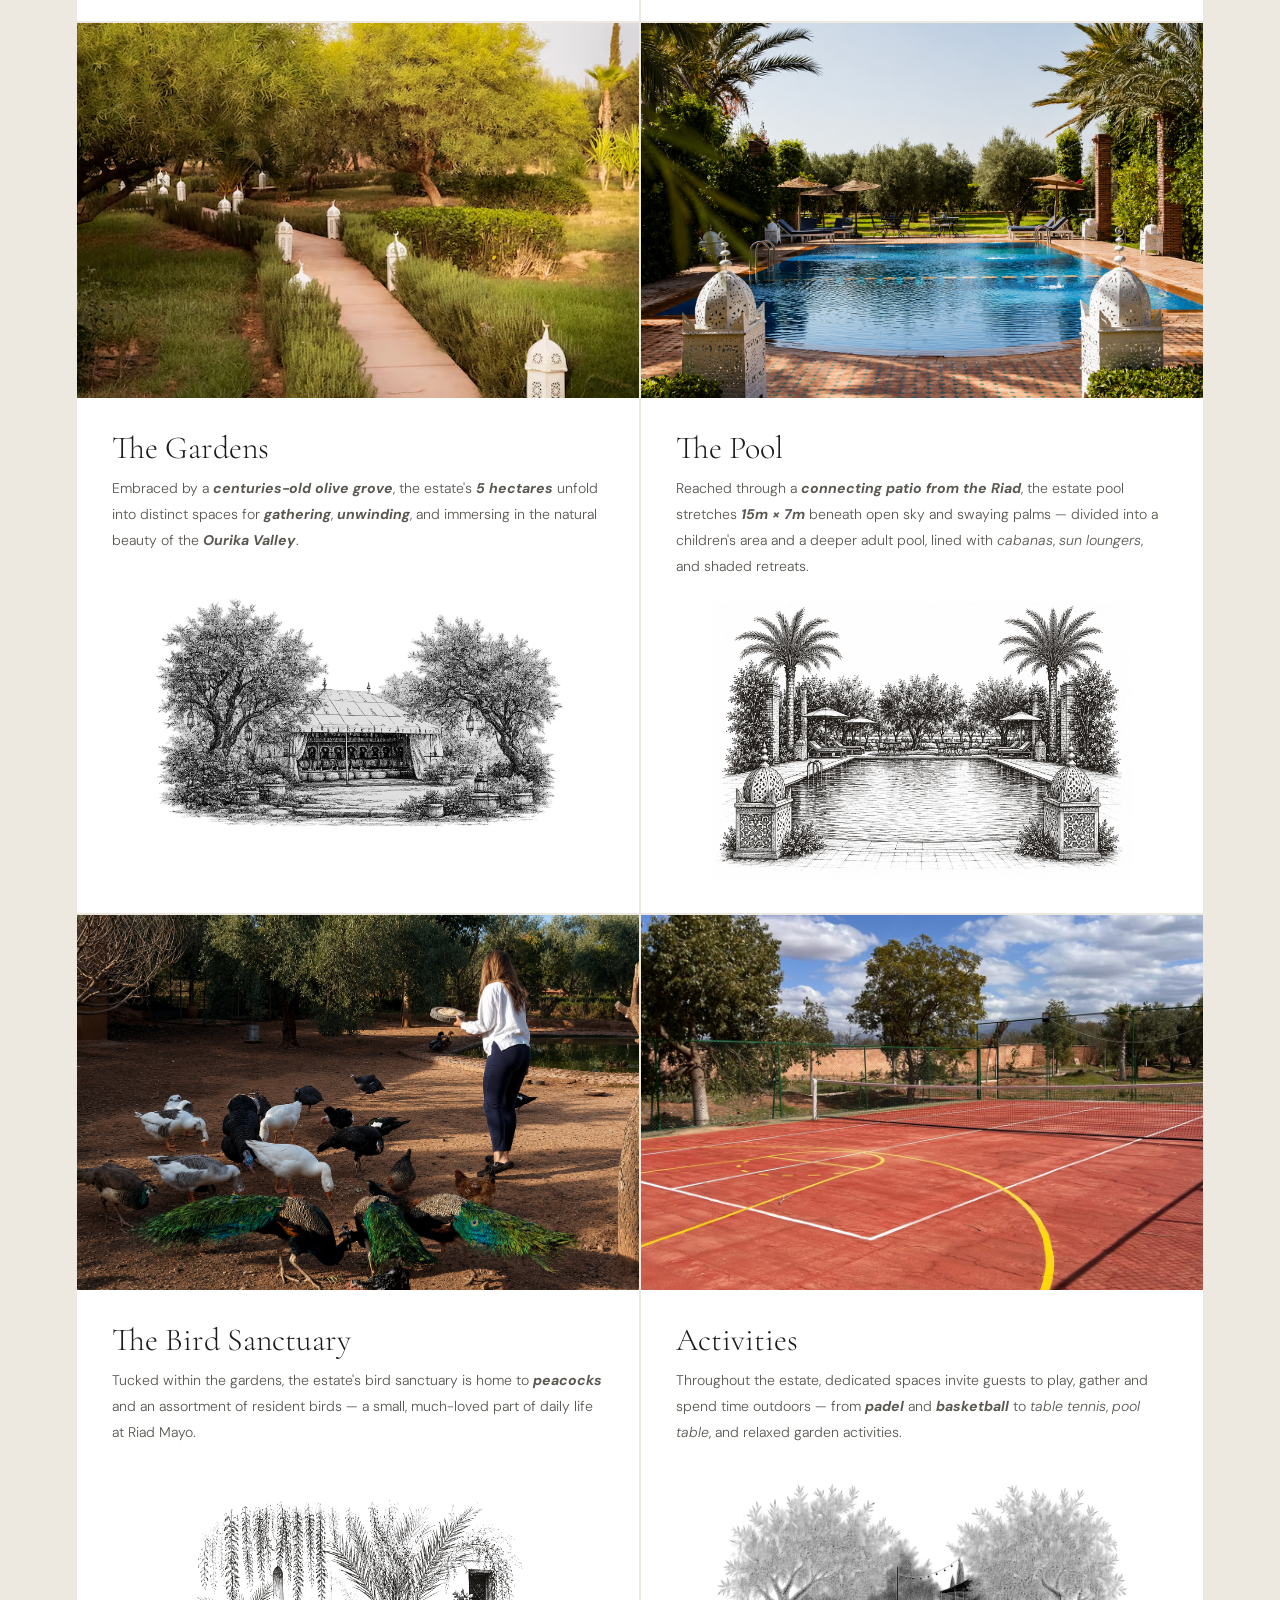
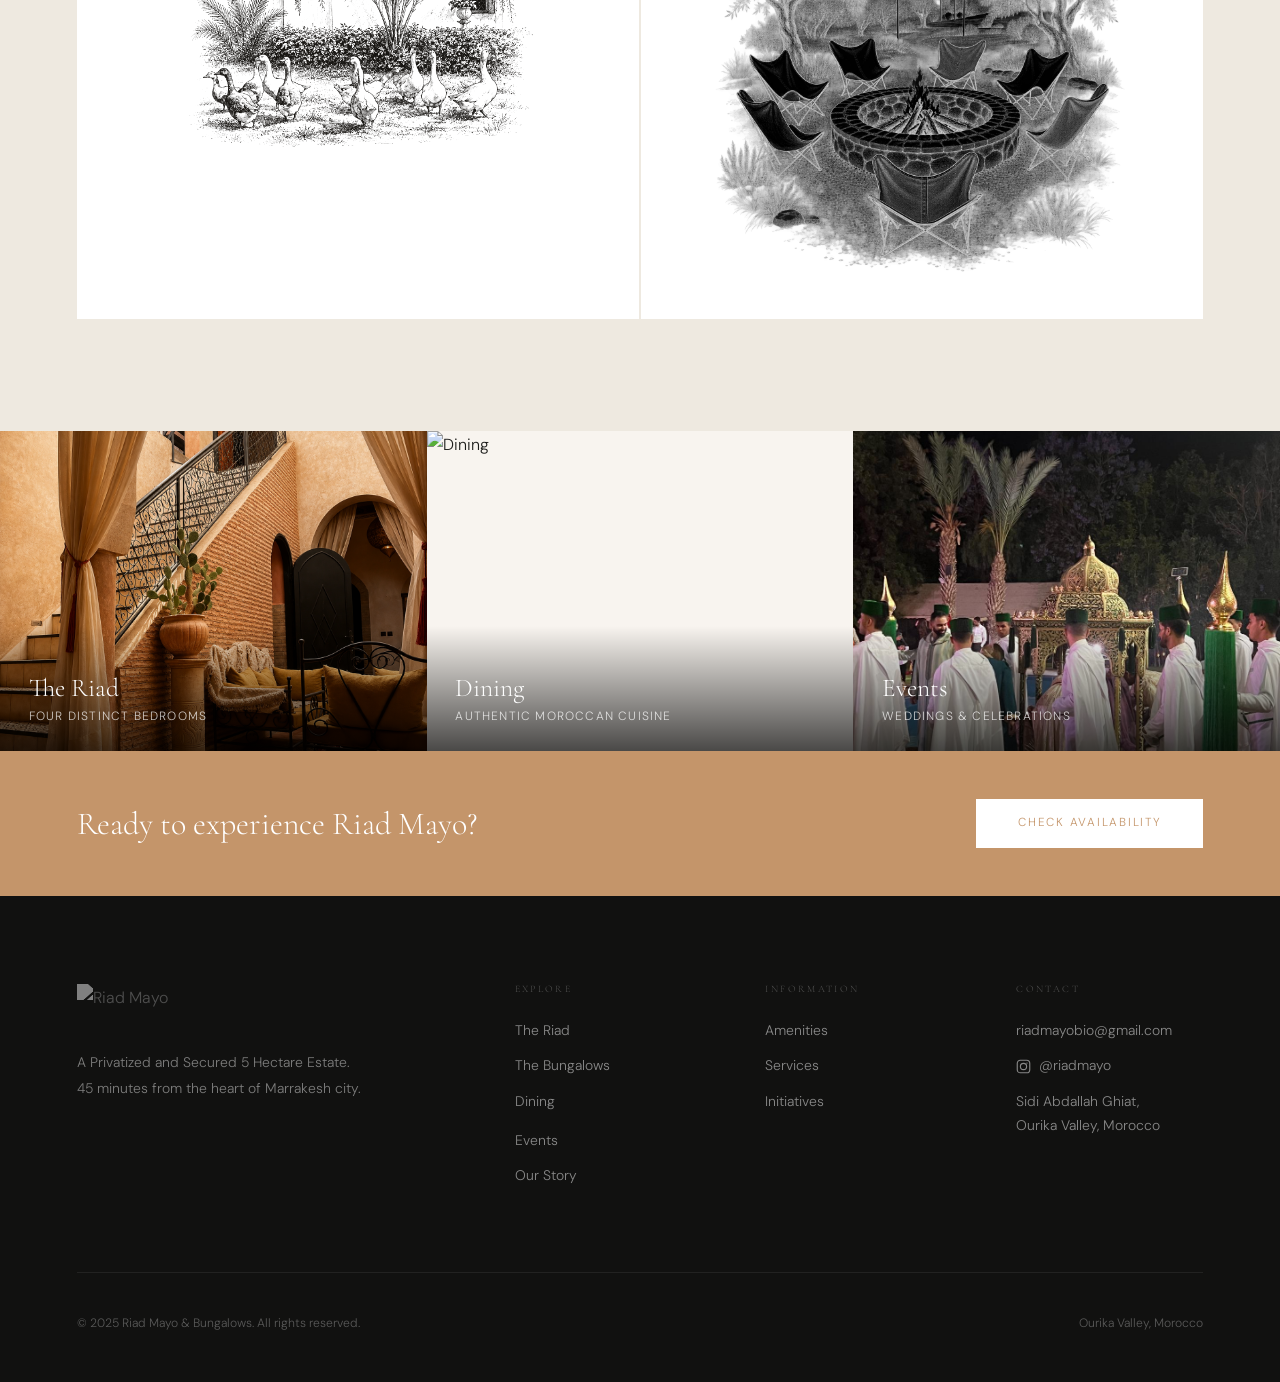
==== commit 526d1109: "Update contact email to riadmayobio@gmail.com Co-Authored-By: Claude Sonnet 5.5 <noreply@anthropic.c" ====
--- a/index.html
+++ b/index.html
@@ -223,7 +223,7 @@
       <h1 class="hero-title">Riad Mayo<br>&amp; Bungalows</h1>
       <div class="hero-actions">
         <a href="index.html" class="btn-ghost">Explore the Estate</a>
-        <a href="mailto:hello@riadmayo.com" class="btn-solid">Inquire Now</a>
+        <a href="mailto:riadmayobio@gmail.com" class="btn-solid">Inquire Now</a>
       </div>
     </div>
     <div class="hero-scroll"><div class="scroll-line"></div>Scroll to explore</div>
@@ -354,7 +354,7 @@
   <!-- CTA BAR -->
   <div class="cta-bar">
     <h3>Ready to experience Riad Mayo?</h3>
-    <a href="mailto:hello@riadmayo.com" class="btn-white">Check Availability</a>
+    <a href="mailto:riadmayobio@gmail.com" class="btn-white">Check Availability</a>
   </div>
 
   <!-- FOOTER -->
@@ -387,7 +387,7 @@
       </div>
       <div class="footer-col">
         <h4>Contact</h4>
-        <a href="mailto:hello@riadmayo.com">hello@riadmayo.com</a>
+        <a href="mailto:riadmayobio@gmail.com">riadmayobio@gmail.com</a>
         <a href="https://www.instagram.com/riadmayo/" target="_blank" rel="noopener noreferrer" style="display:flex;align-items:center;gap:0.45rem;">
           <svg width="15" height="15" viewBox="0 0 24 24" fill="none" stroke="currentColor" stroke-width="1.8" stroke-linecap="round" stroke-linejoin="round"><rect x="2" y="2" width="20" height="20" rx="5" ry="5"/><circle cx="12" cy="12" r="5"/><circle cx="17.5" cy="6.5" r="1" fill="currentColor" stroke="none"/></svg>
           @riadmayo
